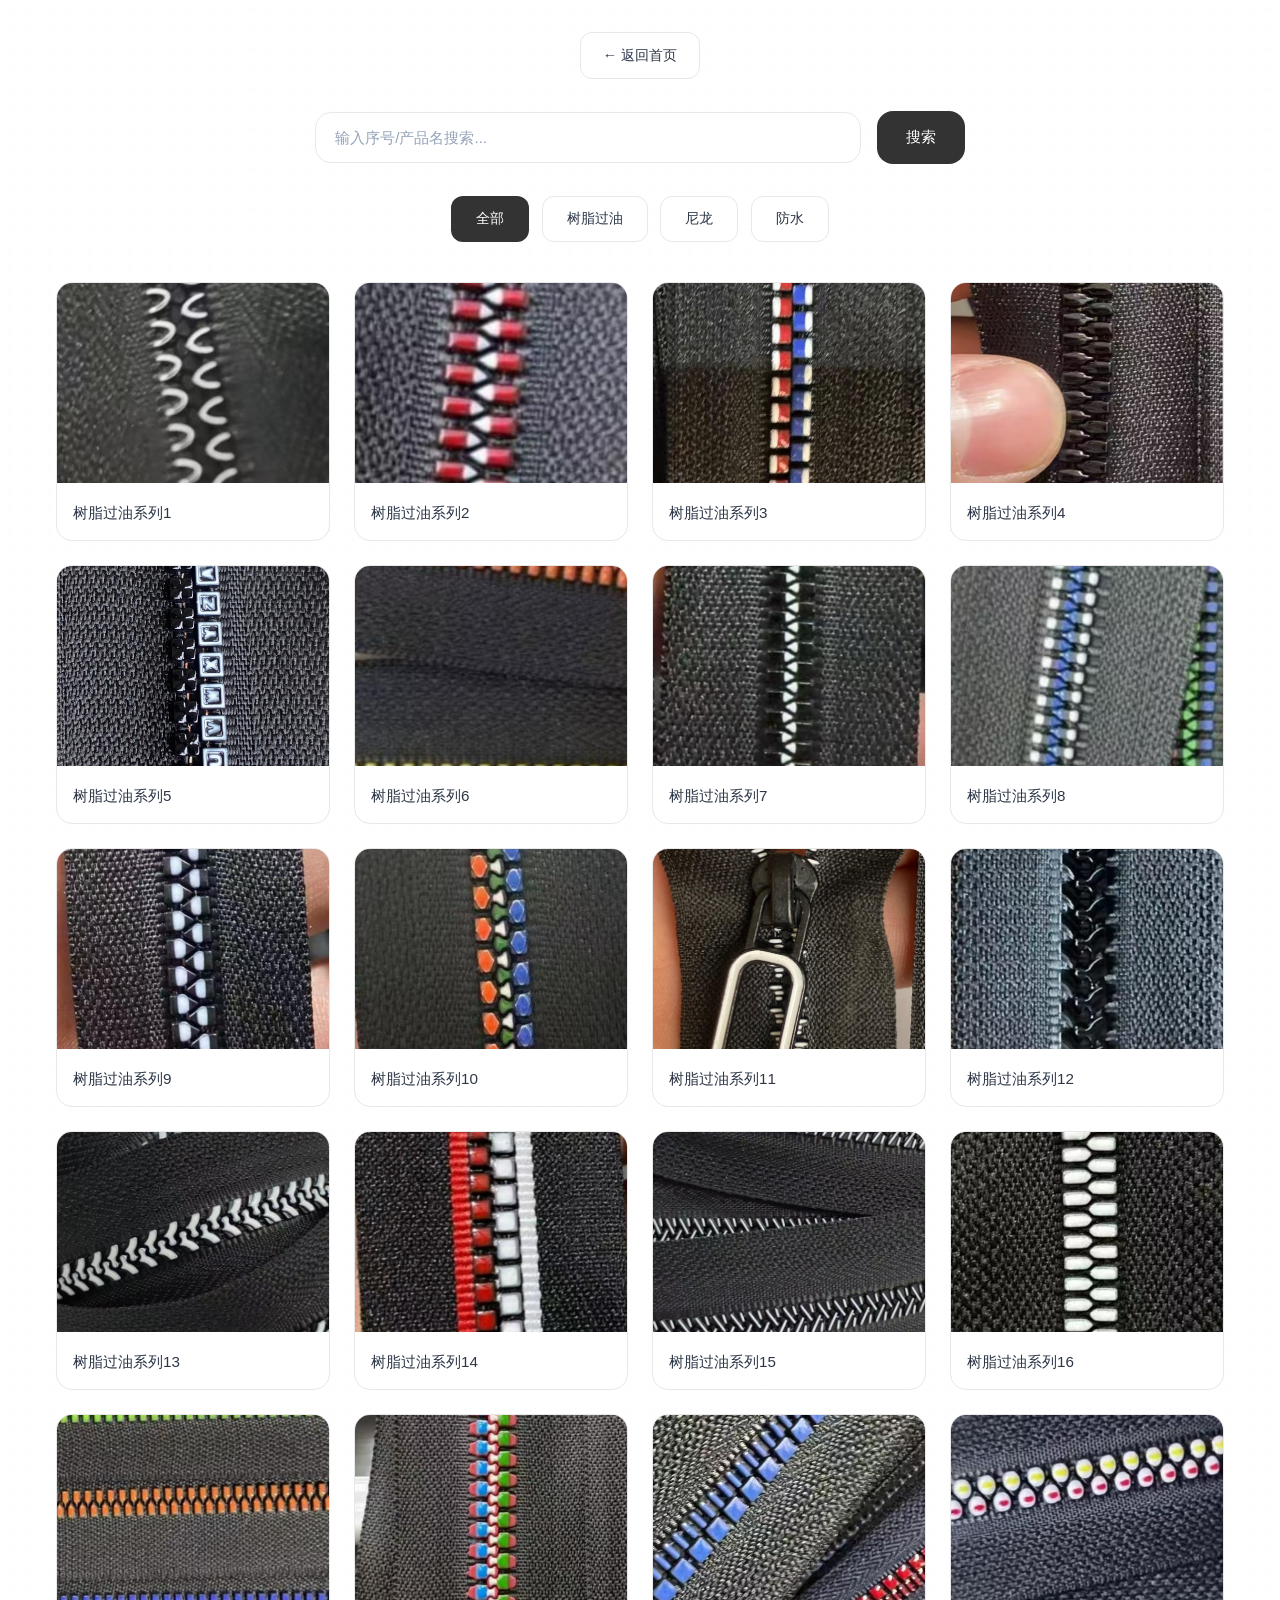
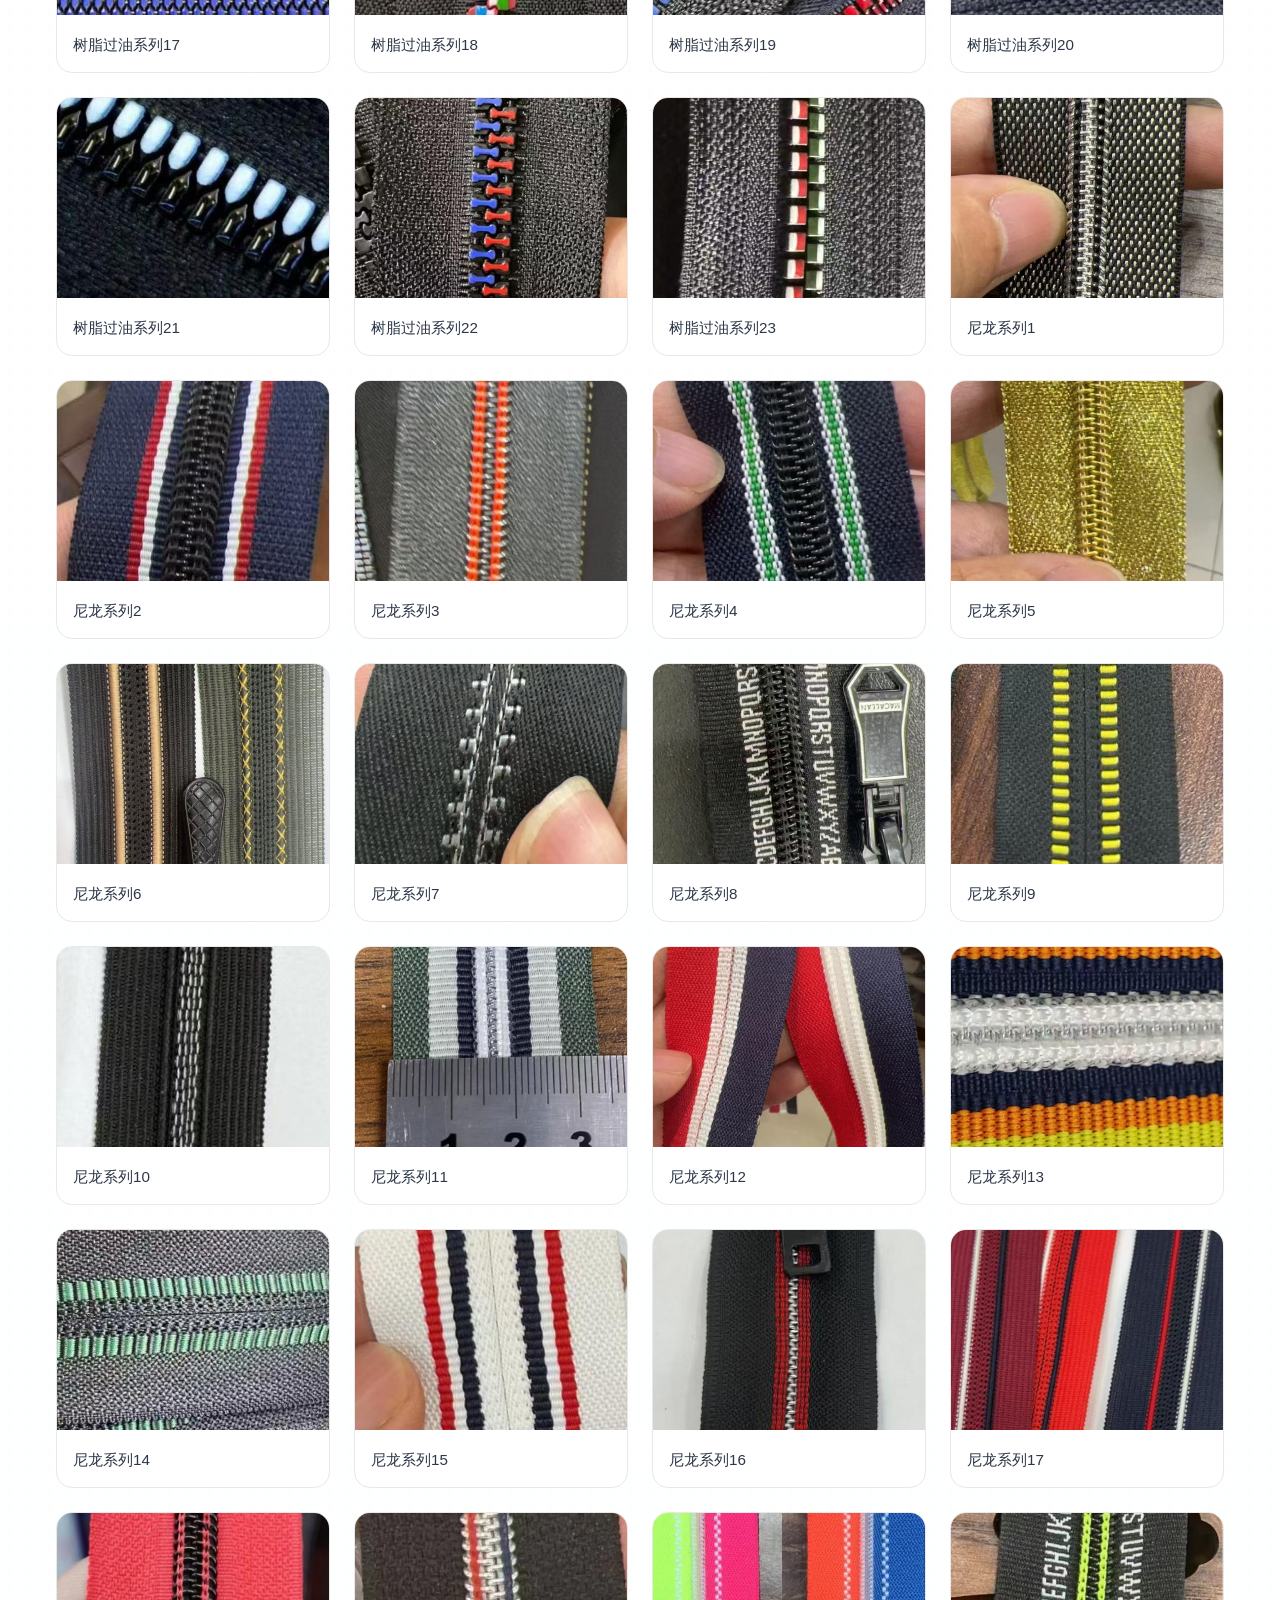
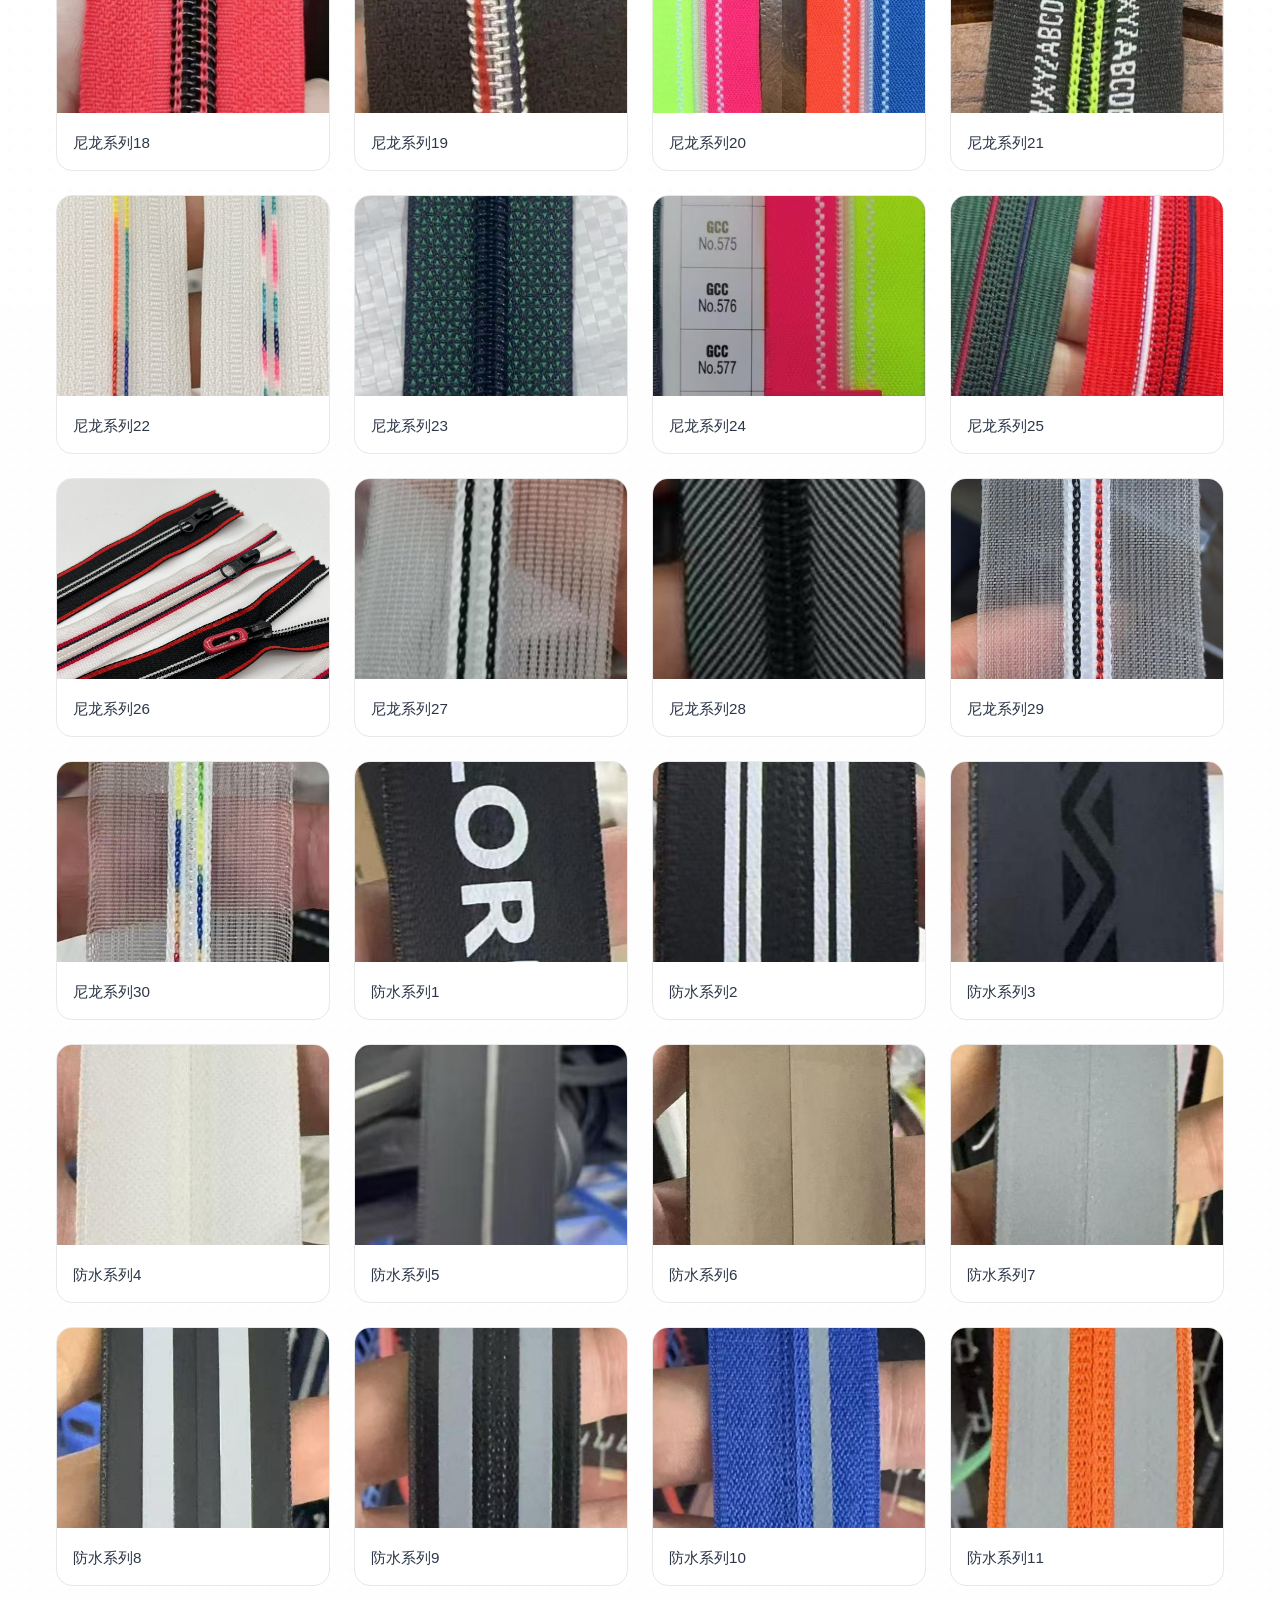
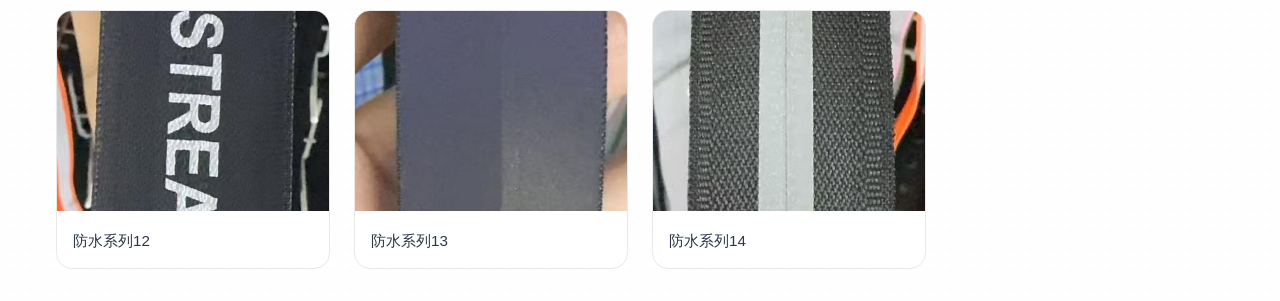
==== all.html @ be57aa39 "Add files via upload" ====
<!DOCTYPE html>
<html lang="zh-CN">
<head>
  <meta charset="UTF-8">
  <meta name="viewport" content="width=device-width, initial-scale=1.0">
  <title>全部产品</title>
  <link rel="stylesheet" href="style.css">
</head>
<body class="body-product">
  <!-- 返回首页按钮（双重保障） -->
  <a href="./index.html" class="back-home" onclick="location.href='./index.html'; return false;">← 返回首页</a>

  <!-- 搜索栏 -->
  <div class="search-bar">
    <input type="text" id="searchInput" placeholder="输入序号/产品名搜索..." class="search-input">
    <button id="searchBtn" class="search-btn">搜索</button>
  </div>

  <!-- 分类选项卡 -->
  <div class="category-btns">
    <button class="category-btn" data-category="all">全部</button>
    <button class="category-btn" data-category="树脂过油">树脂过油</button>
    <button class="category-btn" data-category="尼龙">尼龙</button>
    <button class="category-btn" data-category="防水">防水</button>
  </div>

  <!-- 产品展示区 -->
  <div id="searchResults" class="results"></div>

  <!-- 图片放大弹窗 -->
  <div id="imgModal" class="modal">
    <span class="close-btn">&times;</span>
    <img class="modal-content" id="modalImg">
  </div>

  <!-- 加载脚本 -->
  <script src="script.js"></script>
  <script>
    // 初始化：默认显示全部产品
    initProductPage('all');
  </script>
</body>
</html>
---- style.css ----
/* 全局基础样式 */
* {
  margin: 0;
  padding: 0;
  box-sizing: border-box;
  font-family: "Inter", "微软雅黑", sans-serif;
  -webkit-font-smoothing: antialiased;
  -moz-osx-font-smoothing: grayscale;
}
/* 产品页底色：和首页统一的高级浅灰白 */
.body-product {
  background-color: #f8f9fa;
  background-image: 
    radial-gradient(rgba(0, 0, 0, 0.02) 1px, transparent 1px),
    linear-gradient(to bottom, rgba(255,255,255,0.95), rgba(255,255,255,0.9));
  background-size: 20px 20px, 100% 100%;
  min-height: 100vh;
  padding: 2rem 1rem;
  color: #2d3748;
}
/* 返回首页按钮：双重保障 */
.back-home {
  display: block;
  width: 120px;
  padding: 0.8rem 0;
  margin: 0 auto 2rem;
  text-align: center;
  border-radius: 12px;
  background-color: #ffffff;
  color: #2d3748;
  text-decoration: none;
  font-size: 0.9rem;
  border: 1px solid #e8e8e8;
  transition: all 0.3s ease;
}
.back-home:hover {
  background: #333333;
  color: #ffffff;
  transform: translateY(-2px);
  box-shadow: 0 8px 16px rgba(0,0,0,0.06);
}
/* 搜索栏：高级白+细腻边框 */
.search-bar {
  display: flex;
  align-items: center;
  gap: 1rem;
  max-width: 650px;
  margin: 0 auto 2rem;
}
.search-input {
  flex: 1;
  padding: 1rem 1.2rem;
  border-radius: 16px;
  border: 1px solid #e8e8e8;
  background-color: #ffffff;
  color: #2d3748;
  font-size: 0.95rem;
  outline: none;
  transition: all 0.3s ease;
}
.search-input:focus {
  border-color: #333333;
  box-shadow: 0 0 0 2px rgba(51,51,51,0.05);
}
.search-input::placeholder {
  color: #94a3b8;
}
.search-btn {
  padding: 1rem 1.8rem;
  border-radius: 16px;
  border: none;
  background-color: #333333;
  color: #ffffff;
  font-size: 0.95rem;
  cursor: pointer;
  transition: all 0.3s ease;
}
.search-btn:hover {
  background: #1a1a1a;
  transform: translateY(-2px);
  box-shadow: 0 8px 16px rgba(0,0,0,0.08);
}
/* 分类选项卡：高级黑+白字 */
.category-btns {
  display: flex;
  flex-wrap: wrap;
  gap: 0.8rem;
  max-width: 650px;
  margin: 0 auto 2.5rem;
  justify-content: center;
}
.category-btn {
  padding: 0.8rem 1.5rem;
  border-radius: 12px;
  border: 1px solid #e8e8e8;
  background-color: #ffffff;
  color: #2d3748;
  font-size: 0.9rem;
  cursor: pointer;
  transition: all 0.3s ease;
}
.category-btn.active {
  background: #333333;
  color: #ffffff;
  border-color: transparent;
}
.category-btn:hover:not(.active) {
  background: #f0f0f0;
  transform: translateY(-2px);
}
/* 产品卡片：极简高级 */
.results {
  max-width: 1200px;
  margin: 0 auto;
  padding: 0 1rem;
}
.product-grid {
  display: grid;
  grid-template-columns: repeat(auto-fill, minmax(220px, 1fr));
  gap: 1.5rem;
}
.product-card {
  background-color: #ffffff;
  border-radius: 16px;
  overflow: hidden;
  border: 1px solid #e8e8e8;
  transition: all 0.3s ease;
}
.product-card:hover {
  transform: translateY(-6px);
  box-shadow: 0 12px 24px rgba(0,0,0,0.08);
}
.product-img {
  width: 100%;
  height: 200px;
  object-fit: cover;
  cursor: zoom-in;
}
.product-info {
  padding: 1rem;
}
.product-name {
  font-size: 0.95rem;
  font-weight: 500;
  color: #2d3748;
}
/* 无结果提示 */
.no-result {
  text-align: center;
  color: #94a3b8;
  padding: 5rem 0;
  font-size: 1rem;
}
/* 图片放大弹窗：高级黑底 */
.modal {
  display: none;
  position: fixed;
  top: 0;
  left: 0;
  width: 100%;
  height: 100%;
  background-color: rgba(0,0,0,0.95);
  z-index: 9999;
  align-items: center;
  justify-content: center;
  padding: 2rem;
}
.modal-content {
  max-width: 95%;
  max-height: 95%;
  border-radius: 16px;
}
.close-btn {
  position: absolute;
  top: 2rem;
  right: 2rem;
  color: #ffffff;
  font-size: 2rem;
  font-weight: bold;
  cursor: pointer;
  transition: all 0.3s ease;
}
.close-btn:hover {
  color: #e8e8e8;
  transform: scale(1.1);
}
/* 移动端适配 */
@media (max-width: 600px) {
  .search-bar {
    flex-direction: column;
    gap: 1rem;
  }
  .search-input, .search-btn {
    width: 100%;
  }
  .product-grid {
    grid-template-columns: repeat(auto-fill, minmax(180px, 1fr));
  }
}
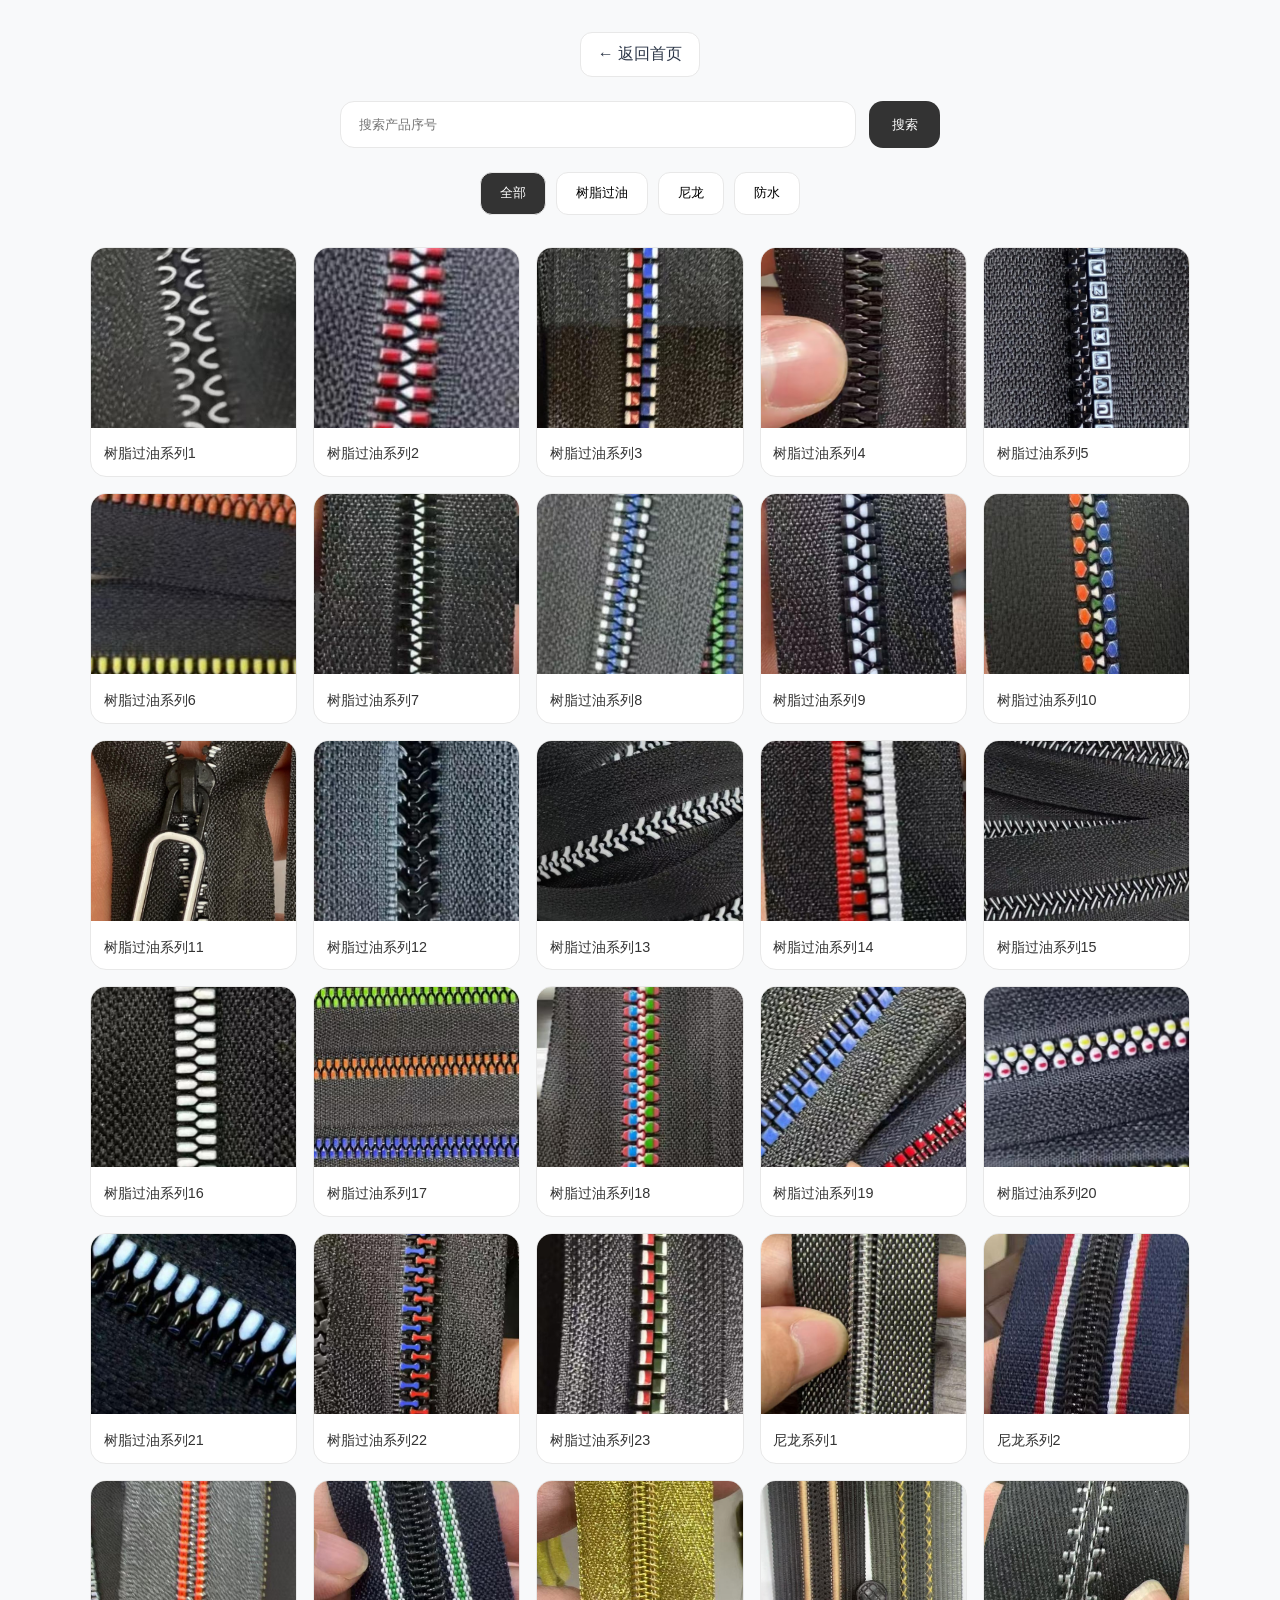
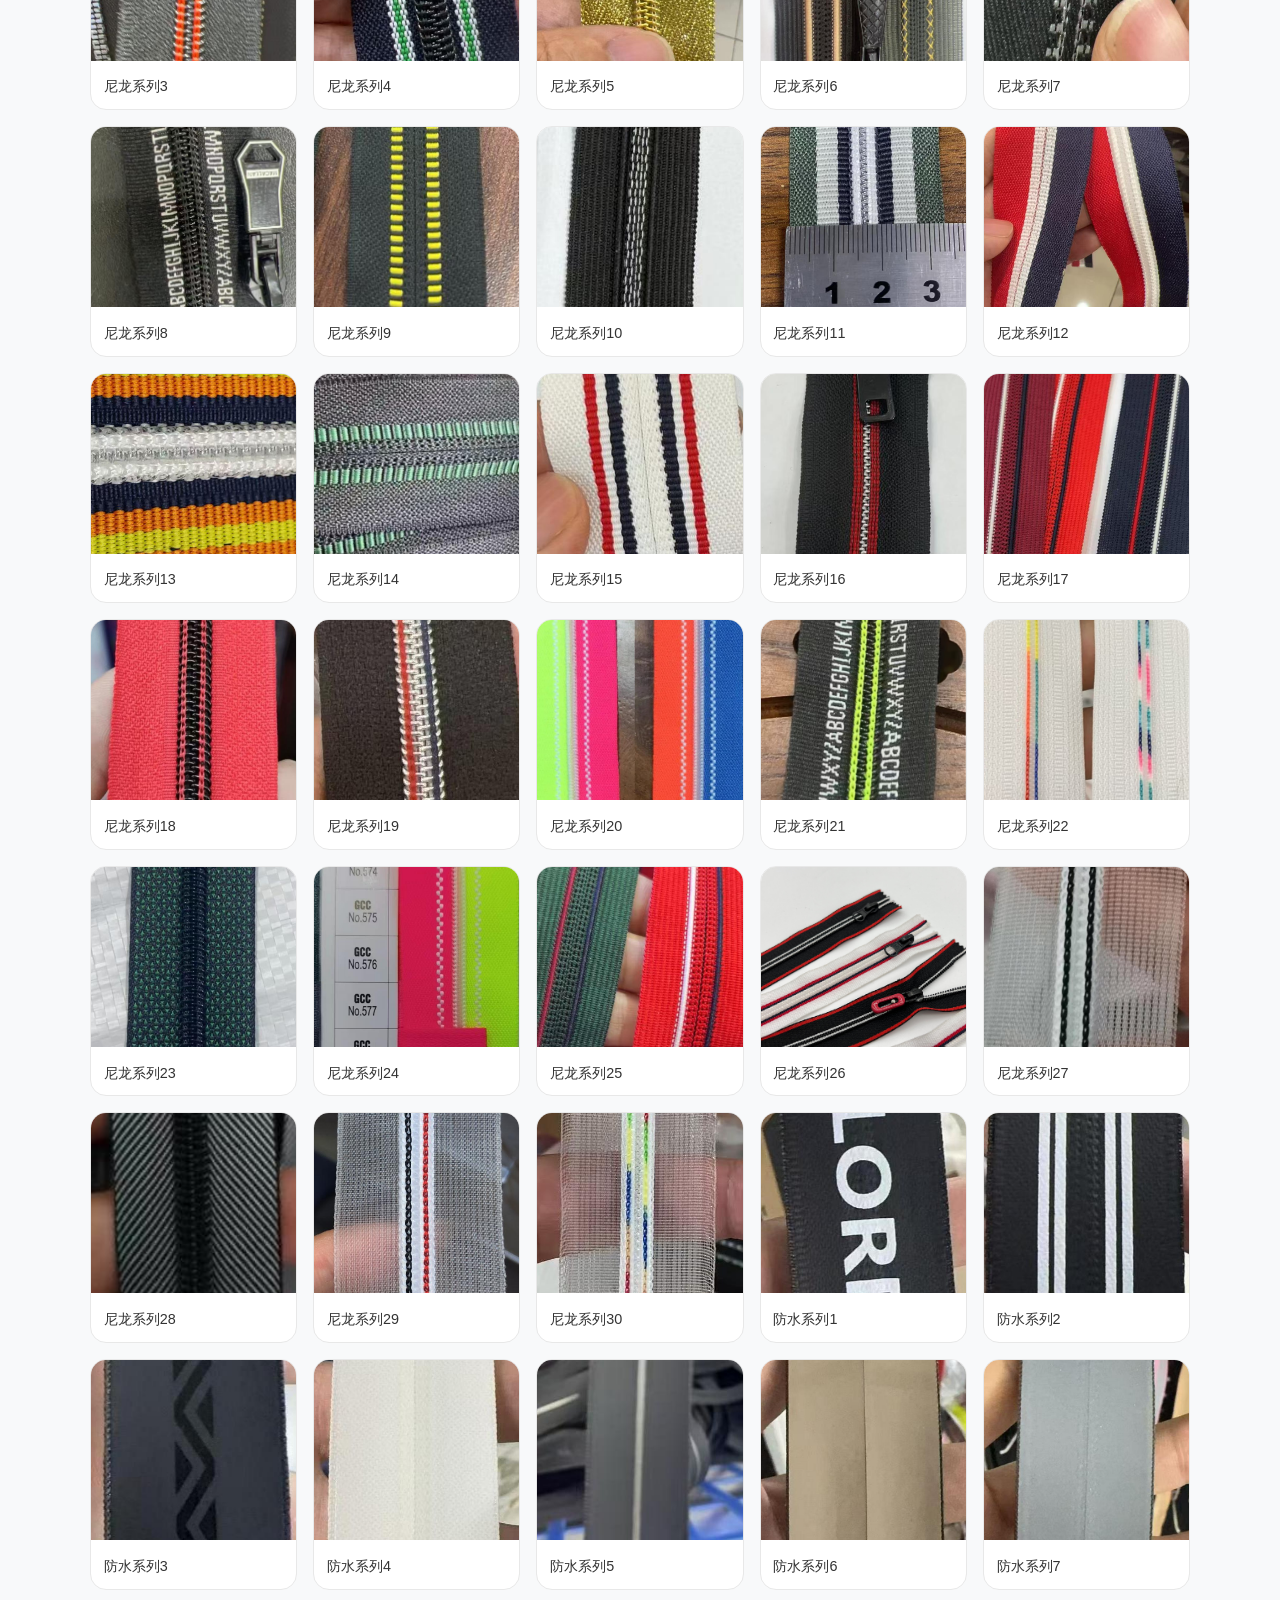
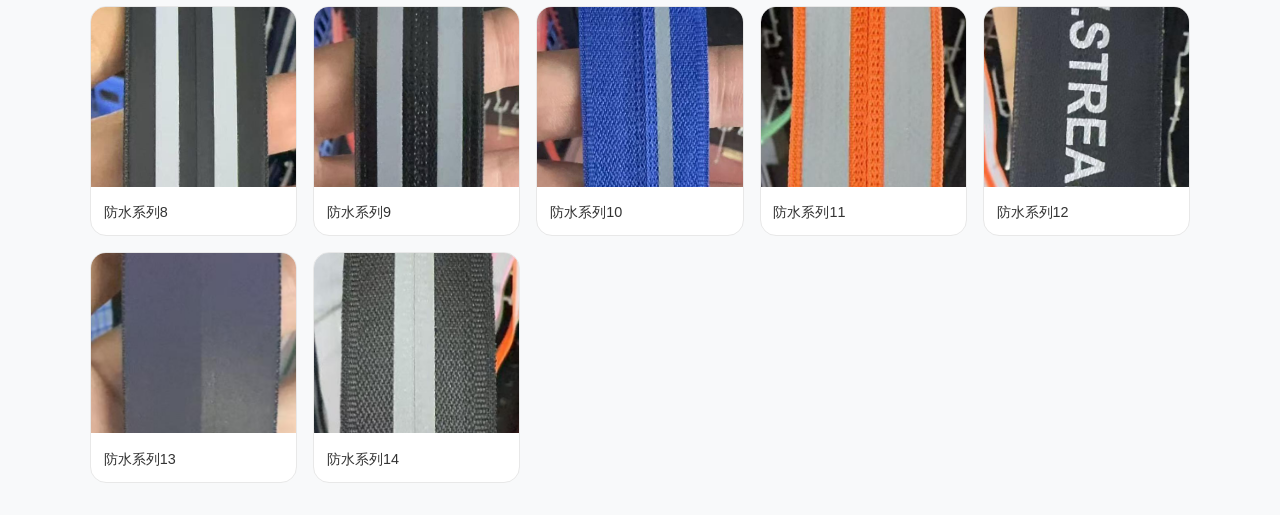
==== commit 9cef49a6: "Add files via upload" ====
--- a/all.html
+++ b/all.html
@@ -1,43 +1,36 @@
 <!DOCTYPE html>
 <html lang="zh-CN">
 <head>
-  <meta charset="UTF-8">
-  <meta name="viewport" content="width=device-width, initial-scale=1.0">
-  <title>全部产品</title>
-  <link rel="stylesheet" href="style.css">
+<meta charset="UTF-8">
+<meta name="viewport" content="width=device-width, initial-scale=1.0">
+<title>全部产品</title>
+<link rel="stylesheet" href="style.css">
 </head>
 <body class="body-product">
-  <!-- 返回首页按钮（双重保障） -->
-  <a href="./index.html" class="back-home" onclick="location.href='./index.html'; return false;">← 返回首页</a>
 
-  <!-- 搜索栏 -->
-  <div class="search-bar">
-    <input type="text" id="searchInput" placeholder="输入序号/产品名搜索..." class="search-input">
-    <button id="searchBtn" class="search-btn">搜索</button>
-  </div>
+<a href="index.html" class="back-home">← 返回首页</a>
 
-  <!-- 分类选项卡 -->
-  <div class="category-btns">
-    <button class="category-btn" data-category="all">全部</button>
-    <button class="category-btn" data-category="树脂过油">树脂过油</button>
-    <button class="category-btn" data-category="尼龙">尼龙</button>
-    <button class="category-btn" data-category="防水">防水</button>
-  </div>
+<div class="search-bar">
+  <input type="text" id="searchInput" placeholder="搜索产品序号" class="search-input">
+  <button id="searchBtn" class="search-btn">搜索</button>
+</div>
 
-  <!-- 产品展示区 -->
-  <div id="searchResults" class="results"></div>
+<div class="category-btns">
+  <button class="category-btn" data-category="all">全部</button>
+  <button class="category-btn" data-category="树脂过油">树脂过油</button>
+  <button class="category-btn" data-category="尼龙">尼龙</button>
+  <button class="category-btn" data-category="防水">防水</button>
+</div>
 
-  <!-- 图片放大弹窗 -->
-  <div id="imgModal" class="modal">
-    <span class="close-btn">&times;</span>
-    <img class="modal-content" id="modalImg">
-  </div>
+<div id="searchResults" class="results"></div>
 
-  <!-- 加载脚本 -->
-  <script src="script.js"></script>
-  <script>
-    // 初始化：默认显示全部产品
-    initProductPage('all');
-  </script>
+<div id="imgModal" class="modal">
+  <span class="close-btn">&times;</span>
+  <img class="modal-content" id="modalImg">
+</div>
+
+<script src="script.js"></script>
+<!-- 分别改为：all / 树脂过油 / 尼龙 / 防水 -->
+<script>initProductPage('all');</script>
 </body>
 </html>
--- a/style.css
+++ b/style.css
@@ -1,199 +1,125 @@
-/* 全局基础样式 */
 * {
   margin: 0;
   padding: 0;
   box-sizing: border-box;
   font-family: "Inter", "微软雅黑", sans-serif;
-  -webkit-font-smoothing: antialiased;
-  -moz-osx-font-smoothing: grayscale;
 }
-/* 产品页底色：和首页统一的高级浅灰白 */
 .body-product {
-  background-color: #f8f9fa;
-  background-image: 
-    radial-gradient(rgba(0, 0, 0, 0.02) 1px, transparent 1px),
-    linear-gradient(to bottom, rgba(255,255,255,0.95), rgba(255,255,255,0.9));
-  background-size: 20px 20px, 100% 100%;
+  background: #f8f9fa;
   min-height: 100vh;
   padding: 2rem 1rem;
   color: #2d3748;
 }
-/* 返回首页按钮：双重保障 */
 .back-home {
   display: block;
   width: 120px;
-  padding: 0.8rem 0;
-  margin: 0 auto 2rem;
+  padding: 0.7rem 0;
+  margin: 0 auto 1.5rem;
   text-align: center;
   border-radius: 12px;
-  background-color: #ffffff;
+  background: #fff;
   color: #2d3748;
   text-decoration: none;
-  font-size: 0.9rem;
   border: 1px solid #e8e8e8;
-  transition: all 0.3s ease;
 }
 .back-home:hover {
-  background: #333333;
-  color: #ffffff;
-  transform: translateY(-2px);
-  box-shadow: 0 8px 16px rgba(0,0,0,0.06);
+  background: #333;
+  color: #fff;
 }
-/* 搜索栏：高级白+细腻边框 */
 .search-bar {
   display: flex;
-  align-items: center;
-  gap: 1rem;
-  max-width: 650px;
-  margin: 0 auto 2rem;
+  gap: 0.8rem;
+  max-width: 600px;
+  margin: 0 auto 1.5rem;
 }
 .search-input {
   flex: 1;
-  padding: 1rem 1.2rem;
-  border-radius: 16px;
+  padding: 0.9rem 1.1rem;
+  border-radius: 14px;
   border: 1px solid #e8e8e8;
-  background-color: #ffffff;
-  color: #2d3748;
-  font-size: 0.95rem;
+  background: #fff;
   outline: none;
-  transition: all 0.3s ease;
-}
-.search-input:focus {
-  border-color: #333333;
-  box-shadow: 0 0 0 2px rgba(51,51,51,0.05);
-}
-.search-input::placeholder {
-  color: #94a3b8;
 }
 .search-btn {
-  padding: 1rem 1.8rem;
-  border-radius: 16px;
+  padding: 0.9rem 1.4rem;
+  border-radius: 14px;
   border: none;
-  background-color: #333333;
-  color: #ffffff;
-  font-size: 0.95rem;
-  cursor: pointer;
-  transition: all 0.3s ease;
+  background: #333;
+  color: #fff;
 }
-.search-btn:hover {
-  background: #1a1a1a;
-  transform: translateY(-2px);
-  box-shadow: 0 8px 16px rgba(0,0,0,0.08);
-}
-/* 分类选项卡：高级黑+白字 */
 .category-btns {
   display: flex;
   flex-wrap: wrap;
-  gap: 0.8rem;
-  max-width: 650px;
-  margin: 0 auto 2.5rem;
+  gap: 0.6rem;
   justify-content: center;
+  margin-bottom: 2rem;
 }
 .category-btn {
-  padding: 0.8rem 1.5rem;
+  padding: 0.7rem 1.2rem;
   border-radius: 12px;
   border: 1px solid #e8e8e8;
-  background-color: #ffffff;
-  color: #2d3748;
-  font-size: 0.9rem;
+  background: #fff;
   cursor: pointer;
-  transition: all 0.3s ease;
 }
 .category-btn.active {
-  background: #333333;
-  color: #ffffff;
-  border-color: transparent;
+  background: #333;
+  color: #fff;
 }
-.category-btn:hover:not(.active) {
-  background: #f0f0f0;
-  transform: translateY(-2px);
-}
-/* 产品卡片：极简高级 */
 .results {
-  max-width: 1200px;
+  max-width: 1100px;
   margin: 0 auto;
-  padding: 0 1rem;
 }
 .product-grid {
   display: grid;
-  grid-template-columns: repeat(auto-fill, minmax(220px, 1fr));
-  gap: 1.5rem;
+  grid-template-columns: repeat(auto-fill, minmax(190px, 1fr));
+  gap: 1rem;
 }
 .product-card {
-  background-color: #ffffff;
+  background: #fff;
   border-radius: 16px;
   overflow: hidden;
   border: 1px solid #e8e8e8;
-  transition: all 0.3s ease;
 }
-.product-card:hover {
-  transform: translateY(-6px);
-  box-shadow: 0 12px 24px rgba(0,0,0,0.08);
-}
+
+/* 关键：让图片加载更快 */
 .product-img {
   width: 100%;
-  height: 200px;
+  height: 180px;
   object-fit: cover;
-  cursor: zoom-in;
+  background: #f1f1f1; /* 兜底背景，不裂图 */
 }
+
 .product-info {
-  padding: 1rem;
+  padding: 0.8rem;
 }
 .product-name {
-  font-size: 0.95rem;
-  font-weight: 500;
-  color: #2d3748;
+  font-size: 0.9rem;
+  color: #333;
 }
-/* 无结果提示 */
 .no-result {
   text-align: center;
-  color: #94a3b8;
-  padding: 5rem 0;
-  font-size: 1rem;
+  padding: 4rem 0;
+  color: #999;
 }
-/* 图片放大弹窗：高级黑底 */
 .modal {
   display: none;
   position: fixed;
-  top: 0;
-  left: 0;
-  width: 100%;
-  height: 100%;
-  background-color: rgba(0,0,0,0.95);
-  z-index: 9999;
+  top: 0; left: 0;
+  width: 100%; height: 100%;
+  background: rgba(0,0,0,0.95);
+  z-index: 999;
   align-items: center;
   justify-content: center;
-  padding: 2rem;
 }
 .modal-content {
-  max-width: 95%;
-  max-height: 95%;
-  border-radius: 16px;
+  max-width: 90%;
+  max-height: 90%;
 }
 .close-btn {
   position: absolute;
-  top: 2rem;
-  right: 2rem;
-  color: #ffffff;
+  top: 20px;
+  right: 30px;
+  color: #fff;
   font-size: 2rem;
-  font-weight: bold;
   cursor: pointer;
-  transition: all 0.3s ease;
-}
-.close-btn:hover {
-  color: #e8e8e8;
-  transform: scale(1.1);
-}
-/* 移动端适配 */
-@media (max-width: 600px) {
-  .search-bar {
-    flex-direction: column;
-    gap: 1rem;
-  }
-  .search-input, .search-btn {
-    width: 100%;
-  }
-  .product-grid {
-    grid-template-columns: repeat(auto-fill, minmax(180px, 1fr));
-  }
 }
